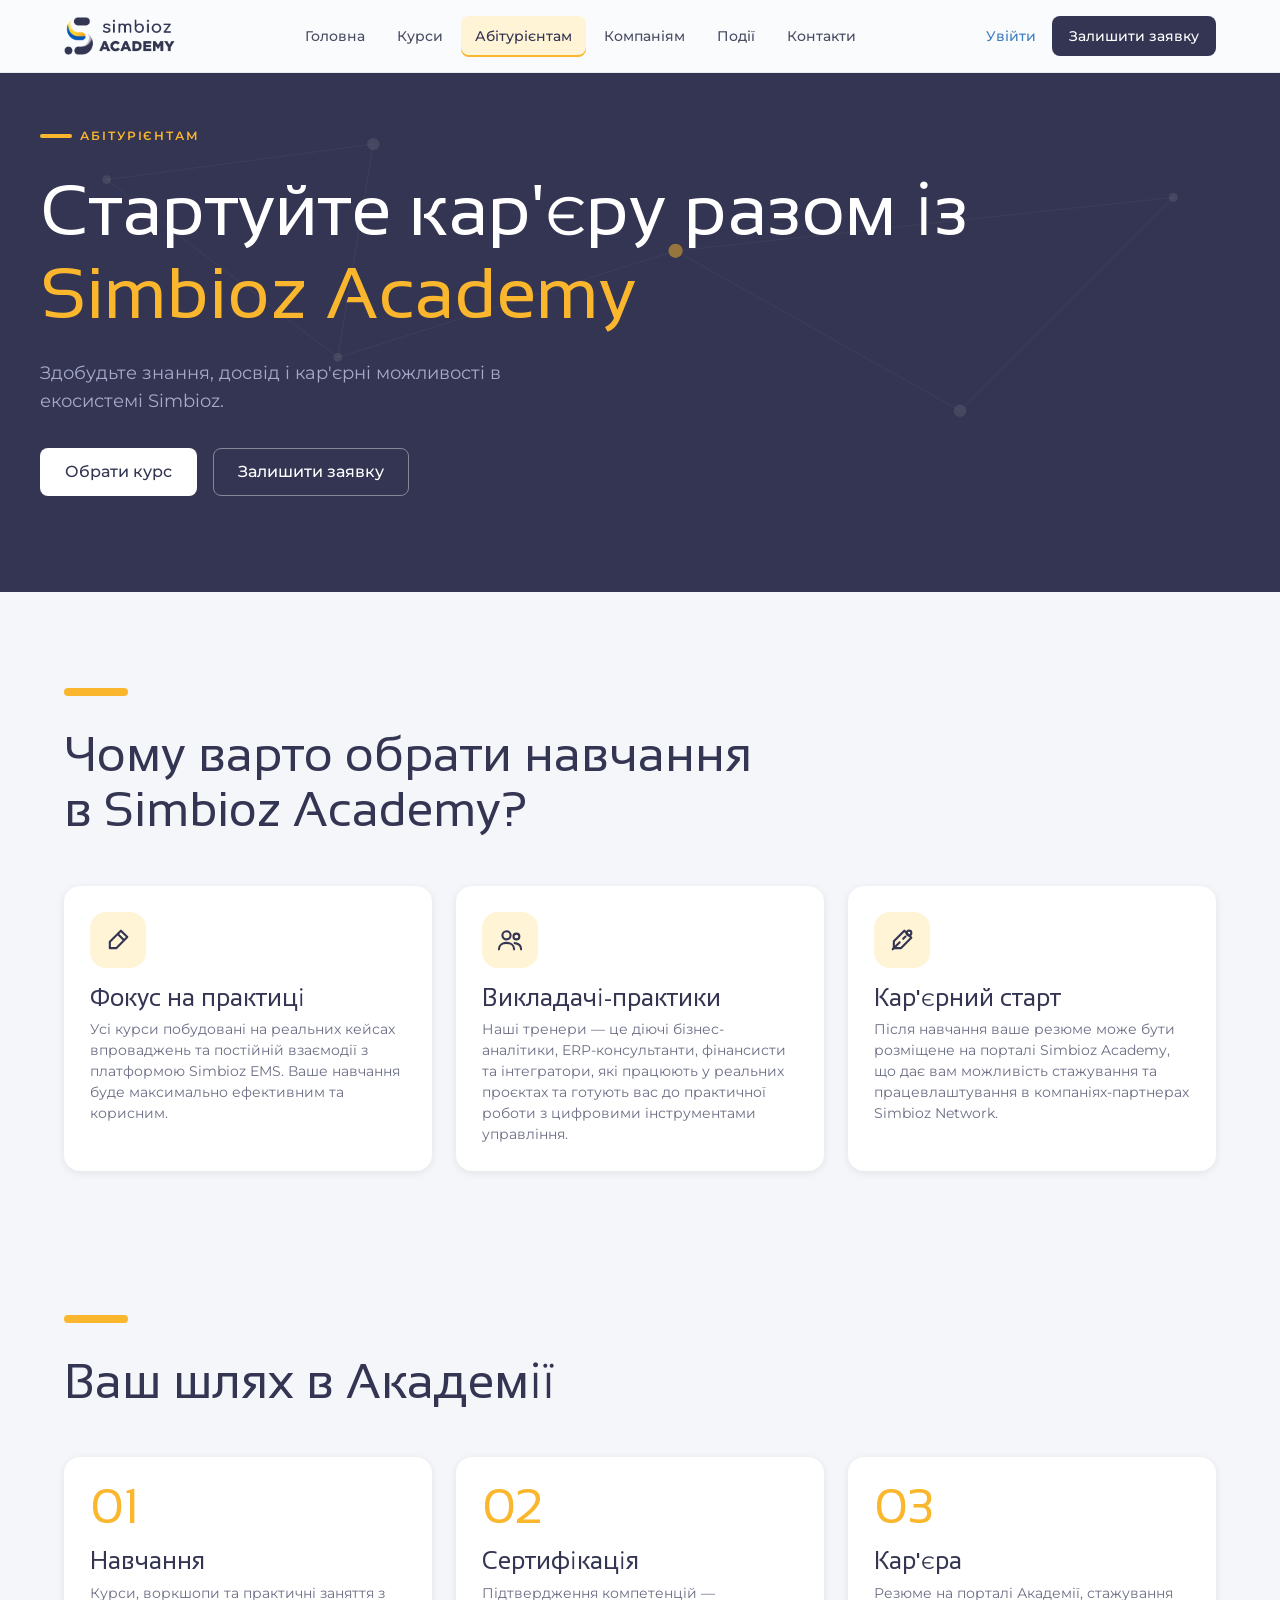
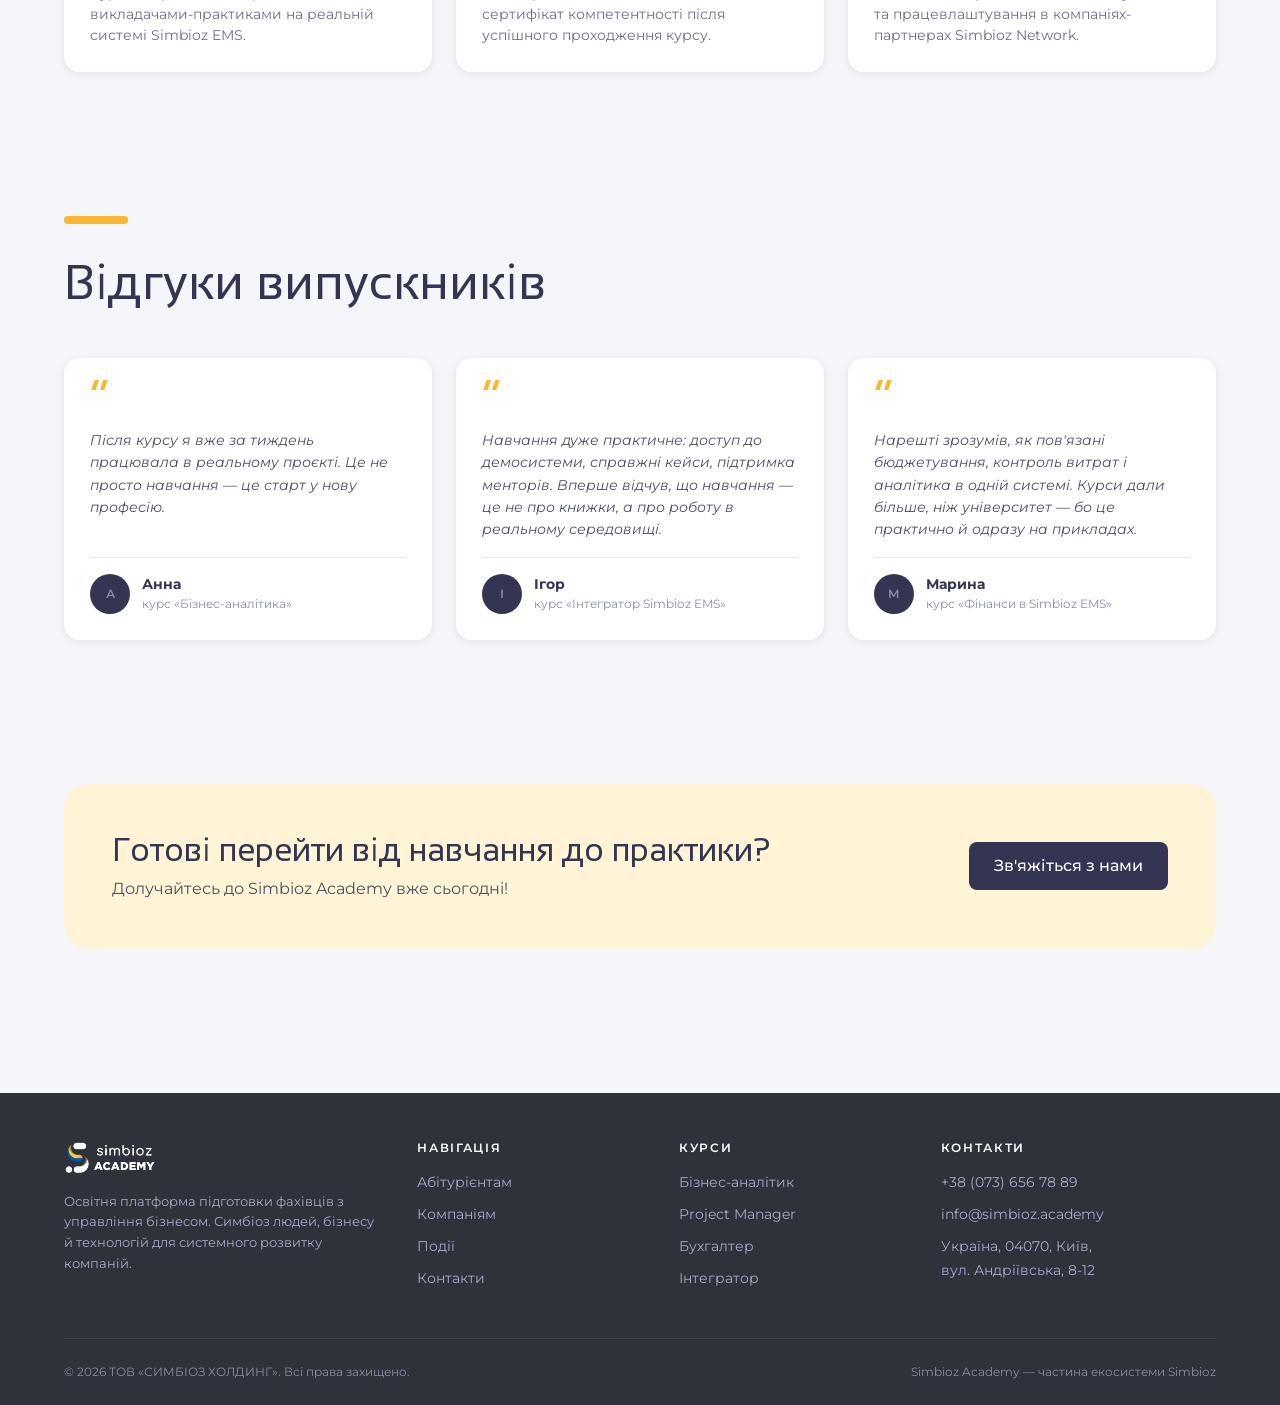
==== site/abiturient.html @ 838b15a2 "2" ====
<!DOCTYPE html>
<html lang="uk">
<head>
  <meta charset="UTF-8">
  <meta name="viewport" content="width=device-width, initial-scale=1.0">
  <title>Абітурієнтам | Simbioz Academy</title>
  <meta name="description" content="Стартуйте кар'єру разом із Simbioz Academy: практичне навчання, викладачі-практики та кар'єрні можливості в екосистемі Simbioz.">
  <link rel="icon" type="image/png" href="img/favicon.png">
  <link rel="preconnect" href="https://fonts.googleapis.com">
  <link rel="preconnect" href="https://fonts.gstatic.com" crossorigin>
  <link href="https://fonts.googleapis.com/css2?family=Sansation:wght@400;700&family=Montserrat:wght@400;500;600&display=swap" rel="stylesheet">
  <link rel="stylesheet" href="css/style.css">
</head>
<body>

<header class="header">
  <div class="container header__inner">
    <a class="logo" href="index.html" aria-label="Simbioz Academy — головна">
      <img class="logo__img" src="img/logo_S_Academy.png" alt="Simbioz Academy">
    </a>
    <nav class="nav" aria-label="Основна навігація">
      <a href="index.html">Головна</a>
      <a href="courses.html">Курси</a>
      <a href="abiturient.html" class="is-active">Абітурієнтам</a>
      <a href="company.html">Компаніям</a>
      <a href="events.html">Події</a>
      <a href="contacts.html">Контакти</a>
    </nav>
    <div class="header__actions">
      <a class="header__login" href="https://simbioz.academy/web/login">Увійти</a>
      <a class="btn btn--primary btn--md" href="contacts.html#form">Залишити заявку</a>
      <button class="burger" aria-label="Меню" aria-expanded="false">
        <svg viewBox="0 0 24 24" fill="none" stroke-width="2" stroke-linecap="round"><path d="M4 7h16M4 12h16M4 17h16"/></svg>
      </button>
    </div>
  </div>
</header>

<main>

  <!-- HERO -->
  <section class="hero hero--compact">
    <svg class="hero__bg" viewBox="0 0 1440 600" preserveAspectRatio="xMidYMid slice" aria-hidden="true">
      <g stroke="rgba(255,255,255,0.10)" stroke-width="1">
        <line x1="120" y1="120" x2="420" y2="80"/><line x1="420" y1="80" x2="380" y2="320"/>
        <line x1="120" y1="120" x2="380" y2="320"/><line x1="380" y1="320" x2="760" y2="200"/>
        <line x1="760" y1="200" x2="1080" y2="380"/><line x1="1080" y1="380" x2="1320" y2="140"/>
        <line x1="760" y1="200" x2="1320" y2="140"/>
      </g>
      <g fill="rgba(255,255,255,0.18)">
        <circle cx="120" cy="120" r="5"/><circle cx="420" cy="80" r="7"/><circle cx="380" cy="320" r="5"/>
        <circle cx="1080" cy="380" r="7"/><circle cx="1320" cy="140" r="5"/>
      </g>
      <circle cx="760" cy="200" r="8" fill="#FAB62C"/>
    </svg>
    <div class="container hero__inner">
      <div>
        <span class="hero__kicker">Абітурієнтам</span>
        <h1 class="h1">Стартуйте кар'єру разом із <em>Simbioz Academy</em></h1>
        <p class="hero__text">Здобудьте знання, досвід і кар'єрні можливості в екосистемі Simbioz.</p>
        <div class="hero__cta">
          <a class="btn btn--light" href="courses.html">Обрати курс</a>
          <a class="btn btn--ghost" href="contacts.html#form">Залишити заявку</a>
        </div>
      </div>
    </div>
  </section>

  <!-- WHY -->
  <section class="section">
    <div class="container">
      <div class="section-head reveal">
        <span class="accent-line"></span>
        <h2 class="h2">Чому варто обрати навчання в Simbioz Academy?</h2>
      </div>
      <div class="grid grid-3">
        <article class="card reveal">
          <div class="card__icon"><svg viewBox="0 0 24 24" fill="none" stroke-width="1.8" stroke-linecap="round" stroke-linejoin="round"><path d="M14.5 4l5.5 5.5-9.5 9.5H5v-5.5z"/><path d="M12 7l5 5"/></svg></div>
          <h3 class="h4">Фокус на практиці</h3>
          <p>Усі курси побудовані на реальних кейсах впроваджень та постійній взаємодії з платформою Simbioz EMS. Ваше навчання буде максимально ефективним та корисним.</p>
        </article>
        <article class="card reveal">
          <div class="card__icon"><svg viewBox="0 0 24 24" fill="none" stroke-width="1.8" stroke-linecap="round" stroke-linejoin="round"><circle cx="9" cy="8" r="3.5"/><path d="M2.5 20c0-3.5 3-5.5 6.5-5.5s6.5 2 6.5 5.5"/><circle cx="17.5" cy="9" r="2.5"/><path d="M16 14.7c2.9 0.3 5.5 2 5.5 5.3"/></svg></div>
          <h3 class="h4">Викладачі-практики</h3>
          <p>Наші тренери — це діючі бізнес-аналітики, ERP-консультанти, фінансисти та інтегратори, які працюють у реальних проєктах та готують вас до практичної роботи з цифровими інструментами управління.</p>
        </article>
        <article class="card reveal">
          <div class="card__icon"><svg viewBox="0 0 24 24" fill="none" stroke-width="1.8" stroke-linecap="round" stroke-linejoin="round"><path d="M4 20l6-6"/><path d="M14 4l6 6-9 9H5v-6z"/><path d="M15 9l-2 2"/><circle cx="18" cy="6" r="2"/></svg></div>
          <h3 class="h4">Кар'єрний старт</h3>
          <p>Після навчання ваше резюме може бути розміщене на порталі Simbioz Academy, що дає вам можливість стажування та працевлаштування в компаніях-партнерах Simbioz Network.</p>
        </article>
      </div>
    </div>
  </section>

  <!-- PATH -->
  <section class="section section--tight">
    <div class="container">
      <div class="section-head reveal">
        <span class="accent-line"></span>
        <h2 class="h2">Ваш шлях в Академії</h2>
      </div>
      <div class="grid grid-3">
        <article class="card step reveal">
          <div class="step__num">01</div>
          <h3 class="h4">Навчання</h3>
          <p>Курси, воркшопи та практичні заняття з викладачами-практиками на реальній системі Simbioz EMS.</p>
        </article>
        <article class="card step reveal">
          <div class="step__num">02</div>
          <h3 class="h4">Сертифікація</h3>
          <p>Підтвердження компетенцій — сертифікат компетентності після успішного проходження курсу.</p>
        </article>
        <article class="card step reveal">
          <div class="step__num">03</div>
          <h3 class="h4">Кар'єра</h3>
          <p>Резюме на порталі Академії, стажування та працевлаштування в компаніях-партнерах Simbioz Network.</p>
        </article>
      </div>
    </div>
  </section>

  <!-- TESTIMONIALS -->
  <section class="section">
    <div class="container">
      <div class="section-head reveal">
        <span class="accent-line"></span>
        <h2 class="h2">Відгуки випускників</h2>
      </div>
      <div class="grid grid-3">
        <article class="card quote-card reveal">
          <span class="quote-card__mark">“</span>
          <blockquote>Після курсу я вже за тиждень працювала в реальному проєкті. Це не просто навчання — це старт у нову професію.</blockquote>
          <div class="quote-card__person">
            <span class="avatar">А</span>
            <span><b>Анна</b><span>курс «Бізнес-аналітика»</span></span>
          </div>
        </article>
        <article class="card quote-card reveal">
          <span class="quote-card__mark">“</span>
          <blockquote>Навчання дуже практичне: доступ до демосистеми, справжні кейси, підтримка менторів. Вперше відчув, що навчання — це не про книжки, а про роботу в реальному середовищі.</blockquote>
          <div class="quote-card__person">
            <span class="avatar">І</span>
            <span><b>Ігор</b><span>курс «Інтегратор Simbioz EMS»</span></span>
          </div>
        </article>
        <article class="card quote-card reveal">
          <span class="quote-card__mark">“</span>
          <blockquote>Нарешті зрозумів, як пов'язані бюджетування, контроль витрат і аналітика в одній системі. Курси дали більше, ніж університет — бо це практично й одразу на прикладах.</blockquote>
          <div class="quote-card__person">
            <span class="avatar">М</span>
            <span><b>Марина</b><span>курс «Фінанси в Simbioz EMS»</span></span>
          </div>
        </article>
      </div>
    </div>
  </section>

  <!-- CTA -->
  <section class="section section--tight">
    <div class="container">
      <div class="band reveal">
        <div>
          <h2 class="h3">Готові перейти від навчання до практики?</h2>
          <p>Долучайтесь до Simbioz Academy вже сьогодні!</p>
        </div>
        <a class="btn btn--primary" href="contacts.html#form">Зв'яжіться з нами</a>
      </div>
    </div>
  </section>

</main>

<footer class="footer">
  <div class="container">
    <div class="footer__grid">
      <div>
        <a class="logo" href="index.html" aria-label="Simbioz Academy — головна">
          <img class="logo__img" src="img/logo_footer.png" alt="Simbioz">
        </a>
        <p>Освітня платформа підготовки фахівців з управління бізнесом. Симбіоз людей, бізнесу й технологій для системного розвитку компаній.</p>
      </div>
      <div>
        <h5>Навігація</h5>
        <ul>
          <li><a href="abiturient.html">Абітурієнтам</a></li>
          <li><a href="company.html">Компаніям</a></li>
          <li><a href="events.html">Події</a></li>
          <li><a href="contacts.html">Контакти</a></li>
        </ul>
      </div>
      <div>
        <h5>Курси</h5>
        <ul>
          <li><a href="courses.html">Бізнес-аналітик</a></li>
          <li><a href="courses.html">Project Manager</a></li>
          <li><a href="courses.html">Бухгалтер</a></li>
          <li><a href="courses.html">Інтегратор</a></li>
        </ul>
      </div>
      <div>
        <h5>Контакти</h5>
        <ul>
          <li><a href="tel:+380736567889">+38 (073) 656 78 89</a></li>
          <li><a href="mailto:info@simbioz.academy">info@simbioz.academy</a></li>
          <li><span style="font-size:14px;">Україна, 04070, Київ,<br>вул. Андріївська, 8-12</span></li>
        </ul>
      </div>
    </div>
    <div class="footer__bottom">
      <span>© 2026 ТОВ «СИМБІОЗ ХОЛДИНГ». Всі права захищено.</span>
      <span>Simbioz Academy — частина екосистеми Simbioz</span>
    </div>
  </div>
</footer>

<script src="js/main.js"></script>
</body>
</html>
---- site/css/style.css ----
/* ============================================================
   SIMBIOZ ACADEMY — Design tokens per SIMBIOZ_UI_KIT.md
   ============================================================ */
:root {
  /* Primary palette */
  --brand-yellow: #FAB62C;
  --brand-navy: #333552;
  --graphite: #2F323A;

  /* Accent palette */
  --blue: #3F7FBF;
  --orange: #F47E2A;
  --orange-deep: #D9651F;
  --cream: #FFF4D6;

  /* Grayscale neutrals */
  --void: #333552;
  --midnight: #4B4E63;
  --twilight: #6B6E85;
  --dusk: #898CA8;
  --steel: #A7AACA;
  --slate: #C5C7DB;
  --stone: #DCDFE9;
  --haze: #E9EBF3;
  --cloud: #F5F6FA;
  --mist: #FAFBFD;

  /* Semantic */
  --success: #4CAF50;
  --warning: #FF9800;
  --error: #F44336;
  --info: #2196F3;

  /* Badge colors */
  --badge-green: #66BB6A;
  --badge-purple: #BA68C8;
  --badge-orange: #FFB74D;
  --badge-sky: #4FC3F7;

  /* Spacing — 8px grid */
  --sp-xs: 4px;
  --sp-sm: 8px;
  --sp-md: 16px;
  --sp-lg: 24px;
  --sp-xl: 32px;
  --sp-2xl: 48px;
  --sp-3xl: 96px;

  /* Radius */
  --r-sm: 8px;
  --r-md: 16px;
  --r-lg: 24px;
  --r-pill: 28px;

  --shadow: 0 2px 8px rgba(0, 0, 0, 0.08);
  --shadow-hover: 0 8px 24px rgba(51, 53, 82, 0.14);

  --font-head: "Sansation", "Montserrat", sans-serif;
  --font-body: "Montserrat", sans-serif;

  --container: 1200px;
}

/* ---------- Reset ---------- */
*, *::before, *::after { box-sizing: border-box; margin: 0; padding: 0; }
html { scroll-behavior: smooth; }
body {
  font-family: var(--font-body);
  font-size: 16px;
  line-height: 1.5;
  color: var(--void);
  background: var(--cloud);
  -webkit-font-smoothing: antialiased;
}
img, svg { display: block; max-width: 100%; }
a { color: var(--blue); text-decoration: none; }
a:hover { color: var(--orange-deep); }
ul { list-style: none; }
button { font-family: inherit; cursor: pointer; }

/* ---------- Typography ---------- */
h1, h2, h3, h4, h5 { font-family: var(--font-head); font-weight: 400; line-height: 1.15; color: var(--void); }
.h1 { font-size: clamp(40px, 6vw, 72px); }
.h2 { font-size: clamp(32px, 4.5vw, 48px); }
.h3 { font-size: clamp(24px, 3vw, 32px); }
.h4 { font-size: 24px; }
.h5 { font-size: 16px; }
.lead { font-size: 18px; line-height: 1.6; color: var(--midnight); }
.text-secondary { color: var(--twilight); }
.caption { font-size: 12px; line-height: 1.4; color: var(--dusk); }

.accent-line {
  display: inline-block;
  width: 64px; height: 8px;
  border-radius: 4px;
  background: var(--brand-yellow);
  margin-bottom: var(--sp-lg);
}

/* ---------- Layout ---------- */
.container { max-width: var(--container); margin: 0 auto; padding: 0 var(--sp-lg); }
.section { padding: var(--sp-3xl) 0; }
.section--tight { padding: var(--sp-2xl) 0; }
.section-head { max-width: 720px; margin-bottom: var(--sp-2xl); }
.section-head .h2 { margin-bottom: var(--sp-md); }

.grid { display: grid; gap: var(--sp-lg); }
.grid-2 { grid-template-columns: repeat(2, 1fr); }
.grid-3 { grid-template-columns: repeat(3, 1fr); }
.grid-4 { grid-template-columns: repeat(4, 1fr); }
@media (max-width: 960px) {
  .grid-3, .grid-4 { grid-template-columns: repeat(2, 1fr); }
}
@media (max-width: 640px) {
  .grid-2, .grid-3, .grid-4 { grid-template-columns: 1fr; }
  .section { padding: var(--sp-2xl) 0; }
}

/* ---------- Buttons ---------- */
.btn {
  display: inline-flex; align-items: center; justify-content: center;
  gap: var(--sp-sm);
  height: 48px; padding: 0 var(--sp-lg);
  border-radius: var(--r-sm);
  font-family: var(--font-body); font-size: 16px; font-weight: 500;
  border: 1px solid transparent;
  transition: background 0.2s, color 0.2s, border-color 0.2s, transform 0.15s;
  white-space: nowrap;
}
.btn:active { transform: translateY(1px); }
.btn--md { height: 40px; padding: 0 var(--sp-md); font-size: 14px; }
.btn--sm { height: 32px; padding: 0 12px; font-size: 12px; }

.btn--primary { background: var(--brand-navy); color: #fff; }
.btn--primary:hover { background: var(--graphite); color: #fff; }

.btn--secondary { background: #fff; color: var(--brand-navy); border-color: var(--slate); }
.btn--secondary:hover { border-color: var(--orange); color: var(--brand-navy); }

.btn--tertiary { background: transparent; color: var(--blue); padding: 0 var(--sp-sm); }
.btn--tertiary:hover { color: var(--orange-deep); }

/* on dark backgrounds */
.btn--light { background: #fff; color: var(--brand-navy); }
.btn--light:hover { background: var(--cream); color: var(--brand-navy); }
.btn--ghost { background: transparent; color: #fff; border-color: rgba(255, 255, 255, 0.4); }
.btn--ghost:hover { border-color: var(--brand-yellow); color: var(--brand-yellow); }

/* ---------- Header ---------- */
.header {
  position: sticky; top: 0; z-index: 100;
  background: rgba(250, 251, 253, 0.92);
  backdrop-filter: blur(12px);
  border-bottom: 1px solid var(--haze);
}
.header__inner {
  display: flex; align-items: center; justify-content: space-between;
  height: 72px; gap: var(--sp-lg);
}
.logo { display: flex; align-items: center; gap: 10px; color: var(--void); }
.logo:hover { color: var(--void); }
.logo__img { display: block; height: 38px; width: auto; flex: none; }
.logo__sub { font-family: var(--font-body); font-size: 11px; font-weight: 600; letter-spacing: 0.18em; text-transform: uppercase; color: var(--twilight); }

.nav { display: flex; align-items: center; gap: var(--sp-xs); }
.nav a {
  padding: 10px 14px; border-radius: var(--r-sm);
  font-size: 14px; font-weight: 500; color: var(--midnight);
}
.nav a:hover { background: var(--cream); color: var(--void); }
.nav a.is-active { background: var(--cream); color: var(--void); box-shadow: inset 0 -2px 0 var(--brand-yellow); }

.header__actions { display: flex; align-items: center; gap: var(--sp-md); }
.header__login { font-size: 14px; font-weight: 500; }

.burger {
  display: none; background: none; border: 0;
  width: 44px; height: 44px; border-radius: var(--r-sm);
  align-items: center; justify-content: center;
}
.burger svg { width: 24px; height: 24px; stroke: var(--void); }
.burger:hover { background: var(--haze); }

@media (max-width: 1020px) {
  .nav {
    display: none;
    position: absolute; top: 72px; left: 0; right: 0;
    flex-direction: column; align-items: stretch;
    background: var(--mist); border-bottom: 1px solid var(--haze);
    padding: var(--sp-md) var(--sp-lg) var(--sp-lg);
    box-shadow: var(--shadow);
  }
  .nav.is-open { display: flex; }
  .header__login { display: none; }
  .burger { display: inline-flex; }
}
@media (max-width: 640px) {
  .header__actions .btn { display: none; }
}

/* ---------- Hero (dark) ---------- */
.hero {
  position: relative;
  background: var(--brand-navy);
  color: #fff;
  overflow: hidden;
}
.hero__bg { position: absolute; inset: 0; opacity: 0.5; pointer-events: none; }
.hero__inner {
  position: relative;
  display: grid; grid-template-columns: 1.1fr 0.9fr;
  gap: var(--sp-2xl); align-items: center;
  padding: var(--sp-3xl) 0;
}
.hero--compact .hero__inner { grid-template-columns: 1fr; padding: var(--sp-2xl) 0 var(--sp-3xl); }
.hero__kicker {
  display: inline-flex; align-items: center; gap: var(--sp-sm);
  font-size: 12px; font-weight: 600; letter-spacing: 0.16em; text-transform: uppercase;
  color: var(--brand-yellow);
  margin-bottom: var(--sp-lg);
}
.hero__kicker::before { content: ""; width: 32px; height: 4px; border-radius: 2px; background: var(--brand-yellow); }
.hero h1 { color: #fff; margin-bottom: var(--sp-lg); }
.hero h1 em { font-style: normal; color: var(--brand-yellow); }
.hero__text { font-size: 18px; line-height: 1.6; color: var(--steel); max-width: 560px; margin-bottom: var(--sp-xl); }
.hero__cta { display: flex; flex-wrap: wrap; gap: var(--sp-md); }
.hero__art { position: relative; }
@media (max-width: 960px) {
  .hero__inner { grid-template-columns: 1fr; }
  .hero__art { display: none; }
}

/* ---------- Cards ---------- */
.card {
  background: #fff;
  border-radius: var(--r-md);
  padding: var(--sp-lg);
  box-shadow: var(--shadow);
  border: 2px solid transparent;
  transition: border-color 0.2s, box-shadow 0.2s, transform 0.2s;
}
.card:hover { border-color: var(--orange); box-shadow: var(--shadow-hover); transform: translateY(-2px); }
.card__icon {
  width: 56px; height: 56px; border-radius: var(--r-md);
  background: var(--cream);
  display: flex; align-items: center; justify-content: center;
  margin-bottom: var(--sp-md);
}
.card__icon svg { width: 28px; height: 28px; stroke: var(--brand-navy); }
.card .h4 { margin-bottom: var(--sp-sm); }
.card p { font-size: 14px; line-height: 1.5; color: var(--twilight); }

/* ---------- Badges ---------- */
.badge {
  display: inline-block;
  padding: 6px 12px;
  border-radius: var(--r-sm);
  font-size: 12px; font-weight: 500;
  color: var(--graphite);
}
.badge--green { background: var(--badge-green); color: #fff; }
.badge--purple { background: var(--badge-purple); color: #fff; }
.badge--orange { background: var(--badge-orange); }
.badge--sky { background: var(--badge-sky); }
.badge--cream { background: var(--cream); }

/* ---------- Steps (Як це працює) ---------- */
.step { position: relative; }
.step__num {
  font-family: var(--font-head);
  font-size: 48px; line-height: 1;
  color: var(--brand-yellow);
  margin-bottom: var(--sp-md);
}
.step .h4 { margin-bottom: var(--sp-sm); }
.step p { font-size: 14px; color: var(--twilight); }

/* ---------- Levels ---------- */
.level-card { display: flex; flex-direction: column; gap: var(--sp-md); }
.level-card__top { display: flex; align-items: center; justify-content: space-between; gap: var(--sp-sm); }
.level-card p { flex: 1; }
.progress {
  height: 8px; border-radius: 4px;
  background: var(--haze);
  overflow: hidden;
}
.progress__fill {
  height: 100%; border-radius: 4px;
  background: var(--brand-yellow);
  transition: width 0.6s ease;
}

/* ---------- Course cards ---------- */
.course-card { display: flex; flex-direction: column; gap: var(--sp-md); }
.course-card__head { display: flex; align-items: flex-start; justify-content: space-between; gap: var(--sp-sm); }
.course-card .h4 { margin-bottom: 0; }
.course-card p { flex: 1; }
.course-card__meta {
  display: flex; flex-wrap: wrap; gap: var(--sp-sm);
  padding-top: var(--sp-md);
  border-top: 1px solid var(--haze);
  font-size: 12px; color: var(--dusk);
}
.course-card__actions { display: flex; gap: var(--sp-md); align-items: center; }

/* ---------- Filter tabs ---------- */
.tabs { display: flex; flex-wrap: wrap; gap: var(--sp-sm); margin-bottom: var(--sp-xl); }
.tab {
  height: 40px; padding: 0 var(--sp-md);
  border: 1px solid var(--slate); border-radius: var(--r-sm);
  background: #fff; color: var(--twilight);
  font-size: 14px;
}
.tab:hover { border-color: var(--blue); color: var(--blue); }
.tab.is-active { background: var(--blue); border-color: var(--blue); color: #fff; font-weight: 500; }

/* ---------- Testimonials ---------- */
.quote-card { display: flex; flex-direction: column; gap: var(--sp-md); }
.quote-card__mark { font-family: var(--font-head); font-size: 48px; line-height: 0.6; color: var(--brand-yellow); }
.quote-card blockquote { font-size: 14px; line-height: 1.6; color: var(--midnight); font-style: italic; flex: 1; }
.quote-card__person { display: flex; align-items: center; gap: 12px; padding-top: var(--sp-md); border-top: 1px solid var(--haze); }
.avatar {
  width: 40px; height: 40px; border-radius: 50%;
  background: var(--brand-navy); color: #fff;
  display: flex; align-items: center; justify-content: center;
  font-size: 14px; font-weight: 600; flex: none;
}
.avatar--lg { width: 96px; height: 96px; font-size: 28px; }
.quote-card__person b { display: block; font-size: 14px; color: var(--void); }
.quote-card__person span { font-size: 12px; color: var(--dusk); }

/* ---------- Team ---------- */
.team-card { text-align: center; display: flex; flex-direction: column; align-items: center; gap: var(--sp-md); }
.team-card .avatar--lg { background: var(--haze); color: var(--dusk); }
.team-card b { font-family: var(--font-head); font-size: 16px; font-weight: 400; }
.team-card .role { font-size: 12px; color: var(--blue); font-weight: 500; }
.team-card p { font-size: 13px; color: var(--twilight); }

/* ---------- Cream band ---------- */
.band {
  background: var(--cream);
  border-radius: var(--r-lg);
  padding: var(--sp-2xl);
  display: flex; align-items: center; justify-content: space-between;
  gap: var(--sp-xl); flex-wrap: wrap;
}
.band .h3 { margin-bottom: var(--sp-sm); }
.band p { color: var(--midnight); }

/* ---------- Feature list ---------- */
.check-list { display: flex; flex-direction: column; gap: 12px; }
.check-list li { display: flex; gap: 12px; font-size: 14px; color: var(--midnight); }
.check-list li::before {
  content: "";
  flex: none; width: 20px; height: 20px; margin-top: 1px;
  border-radius: 50%;
  background: var(--cream) url("data:image/svg+xml,%3Csvg xmlns='http://www.w3.org/2000/svg' viewBox='0 0 24 24' fill='none' stroke='%23D9651F' stroke-width='3' stroke-linecap='round' stroke-linejoin='round'%3E%3Cpath d='M5 13l4 4L19 7'/%3E%3C/svg%3E") center / 12px no-repeat;
}

/* ---------- Partners ---------- */
.partners { display: flex; flex-wrap: wrap; gap: var(--sp-md); }
.partner {
  flex: 1 1 200px;
  background: #fff; border-radius: var(--r-md);
  border: 1px solid var(--haze);
  padding: var(--sp-lg);
  display: flex; flex-direction: column; gap: var(--sp-xs);
  transition: border-color 0.2s;
}
.partner:hover { border-color: var(--orange); }
.partner b { font-family: var(--font-head); font-size: 18px; font-weight: 400; }
.partner span { font-size: 12px; color: var(--dusk); }

/* ---------- CTA section ---------- */
.cta {
  background: var(--brand-navy);
  border-radius: var(--r-lg);
  padding: var(--sp-2xl);
  color: #fff;
  display: grid; grid-template-columns: 1fr 1fr;
  gap: var(--sp-2xl);
  position: relative; overflow: hidden;
}
.cta .h2, .cta .h3 { color: #fff; margin-bottom: var(--sp-md); }
.cta p { color: var(--steel); }
@media (max-width: 960px) { .cta { grid-template-columns: 1fr; } }

/* ---------- Forms ---------- */
.form { display: flex; flex-direction: column; gap: var(--sp-md); }
.form__row { display: grid; grid-template-columns: 1fr 1fr; gap: var(--sp-md); }
@media (max-width: 640px) { .form__row { grid-template-columns: 1fr; } }
.field label { display: block; font-size: 12px; font-weight: 500; margin-bottom: var(--sp-xs); }
.field input, .field select, .field textarea {
  width: 100%;
  height: 48px; padding: 0 var(--sp-md);
  border: 1px solid var(--slate); border-radius: var(--r-sm);
  background: #fff; color: var(--void);
  font-family: var(--font-body); font-size: 14px;
  transition: border-color 0.2s, box-shadow 0.2s;
}
.field textarea { height: auto; min-height: 112px; padding: 12px var(--sp-md); resize: vertical; }
.field input::placeholder, .field textarea::placeholder { color: var(--dusk); }
.field input:focus, .field select:focus, .field textarea:focus {
  outline: none; border-color: var(--blue);
  box-shadow: 0 0 0 3px rgba(63, 127, 191, 0.15);
}
.form__note { font-size: 12px; color: var(--dusk); }
.cta .field label { color: var(--steel); }
.cta .form__note { color: var(--steel); }

.form-success {
  display: none;
  align-items: flex-start; gap: 12px;
  background: rgba(76, 175, 80, 0.12);
  border: 1px solid var(--success);
  border-radius: var(--r-sm);
  padding: var(--sp-md);
  font-size: 14px;
}
.form-success.is-visible { display: flex; }
.form-success b { color: var(--success); }

/* ---------- Empty state ---------- */
.empty {
  background: #fff; border-radius: var(--r-lg);
  border: 1px dashed var(--slate);
  padding: var(--sp-3xl) var(--sp-lg);
  text-align: center;
  display: flex; flex-direction: column; align-items: center; gap: var(--sp-md);
}
.empty svg { width: 56px; height: 56px; stroke: var(--steel); }

/* ---------- Contact info ---------- */
.contact-info { display: flex; flex-direction: column; gap: var(--sp-lg); }
.contact-info__item { display: flex; gap: var(--sp-md); align-items: flex-start; }
.contact-info__item svg { width: 24px; height: 24px; stroke: var(--brand-yellow); flex: none; margin-top: 2px; }
.contact-info__item b { display: block; font-size: 12px; text-transform: uppercase; letter-spacing: 0.1em; color: var(--steel); margin-bottom: 2px; }
.contact-info__item a, .contact-info__item span { color: #fff; font-size: 15px; }
.contact-info__item a:hover { color: var(--brand-yellow); }

/* ---------- Footer ---------- */
.footer { background: var(--graphite); color: var(--steel); margin-top: var(--sp-3xl); }
.footer__grid {
  display: grid; grid-template-columns: 1.4fr 1fr 1fr 1.2fr;
  gap: var(--sp-xl);
  padding: var(--sp-2xl) 0;
}
@media (max-width: 960px) { .footer__grid { grid-template-columns: 1fr 1fr; } }
@media (max-width: 640px) { .footer__grid { grid-template-columns: 1fr; } }
.footer .logo { color: #fff; margin-bottom: var(--sp-md); }
.footer .logo__img { height: 34px; }
.footer .logo__sub { color: var(--steel); }
.footer p { font-size: 13px; line-height: 1.6; }
.footer h5 { color: #fff; font-family: var(--font-body); font-size: 12px; font-weight: 600; letter-spacing: 0.14em; text-transform: uppercase; margin-bottom: var(--sp-md); }
.footer ul { display: flex; flex-direction: column; gap: var(--sp-sm); }
.footer a { color: var(--steel); font-size: 14px; }
.footer a:hover { color: var(--brand-yellow); }
.footer__bottom {
  border-top: 1px solid rgba(255, 255, 255, 0.08);
  padding: var(--sp-lg) 0;
  display: flex; justify-content: space-between; flex-wrap: wrap; gap: var(--sp-sm);
  font-size: 12px; color: var(--dusk);
}

/* ---------- Reveal animation ---------- */
.reveal { opacity: 0; transform: translateY(16px); transition: opacity 0.5s ease, transform 0.5s ease; }
.reveal.is-visible { opacity: 1; transform: none; }
@media (prefers-reduced-motion: reduce) {
  .reveal { opacity: 1; transform: none; transition: none; }
  html { scroll-behavior: auto; }
}

/* ---------- Page hero (light, inner pages) ---------- */
.page-hero { padding: var(--sp-2xl) 0; }
.page-hero .h1 { font-size: clamp(36px, 5vw, 56px); margin-bottom: var(--sp-md); }
.page-hero .lead { max-width: 680px; }
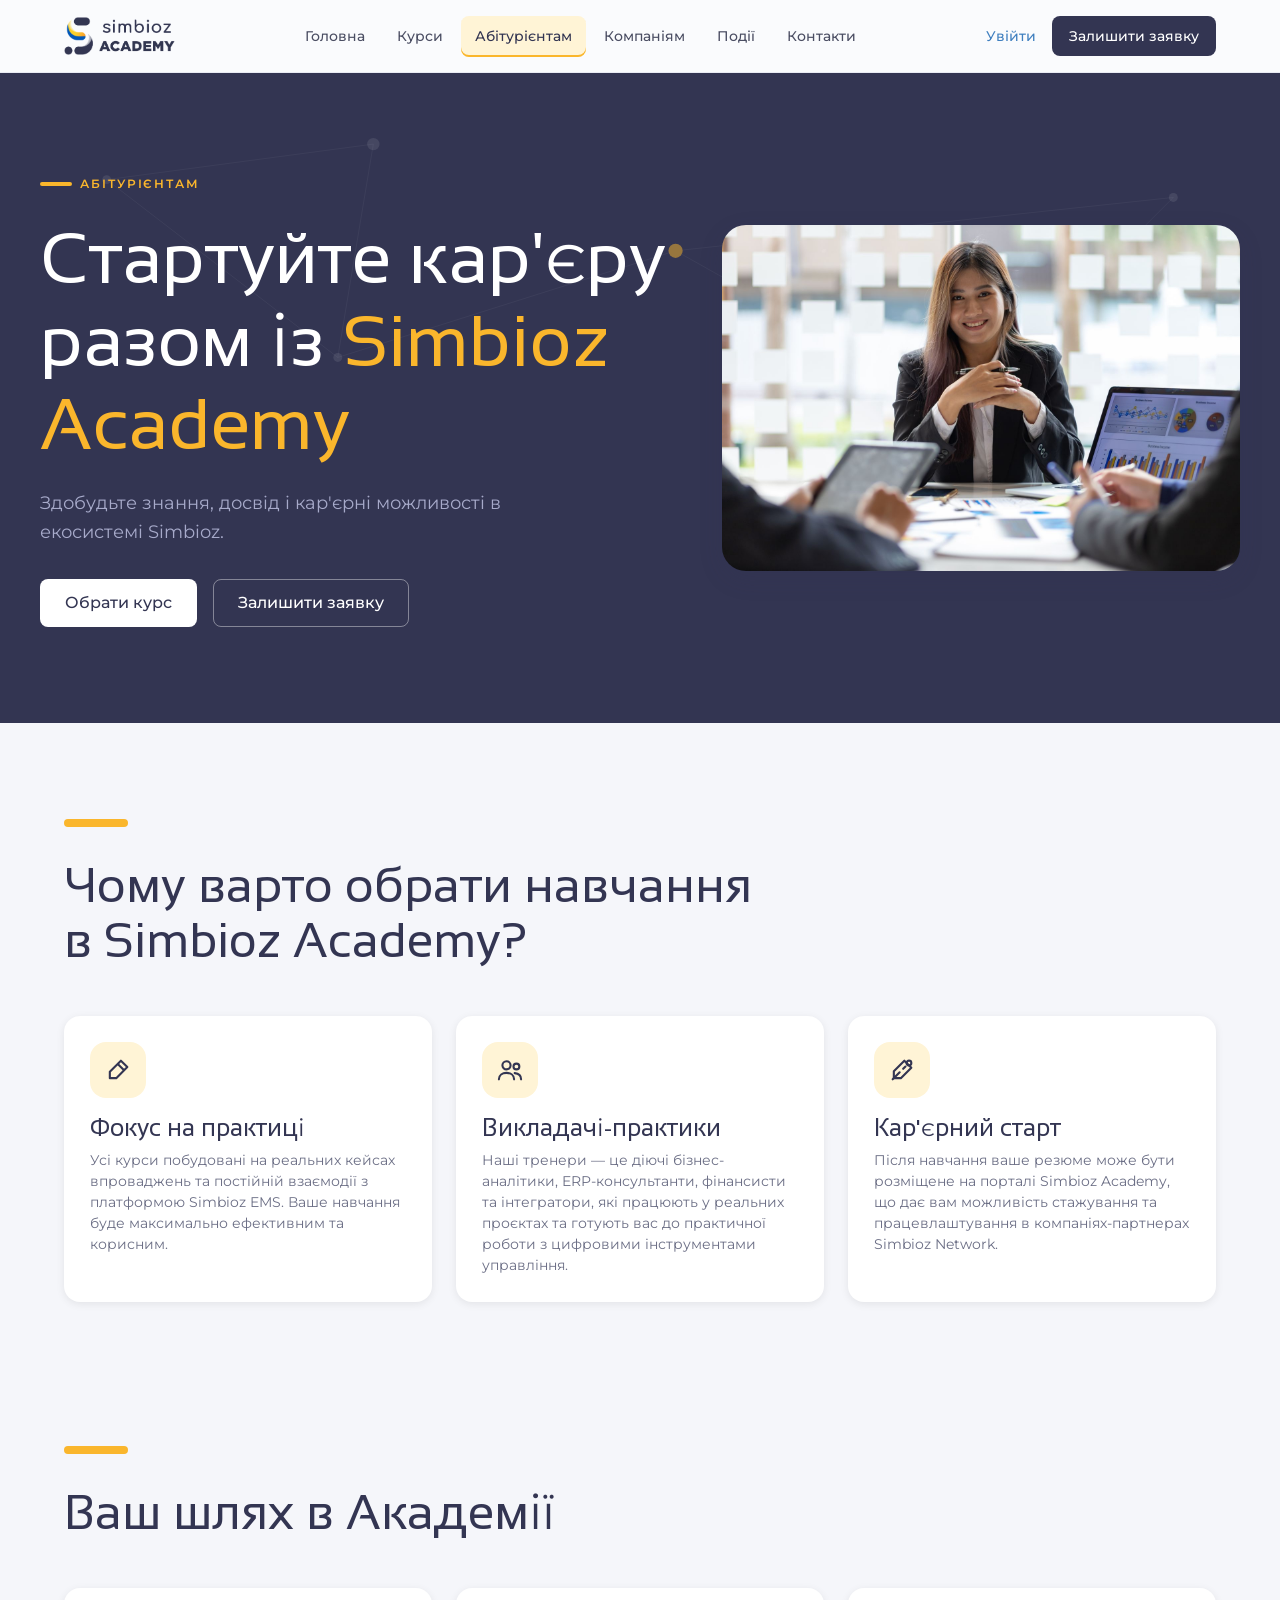
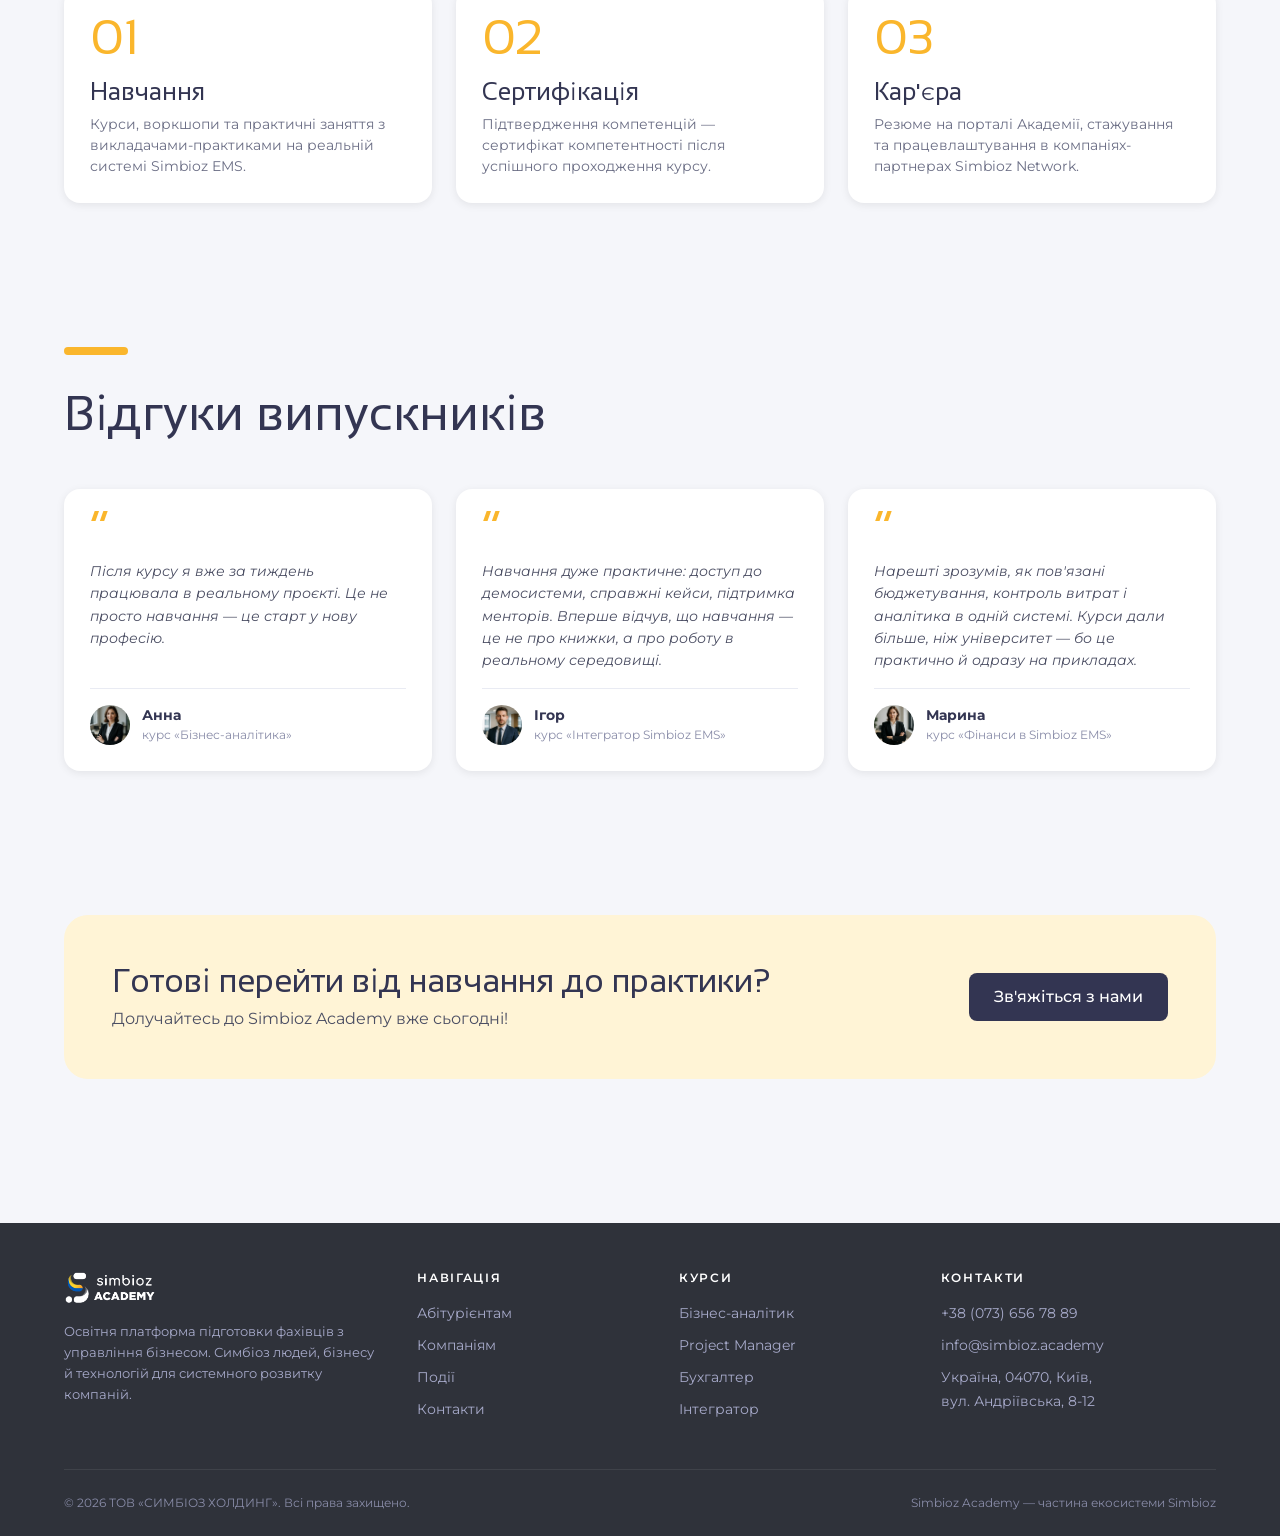
==== commit 7d027a36: "2" ====
--- a/site/abiturient.html
+++ b/site/abiturient.html
@@ -39,7 +39,7 @@
 <main>
 
   <!-- HERO -->
-  <section class="hero hero--compact">
+  <section class="hero">
     <svg class="hero__bg" viewBox="0 0 1440 600" preserveAspectRatio="xMidYMid slice" aria-hidden="true">
       <g stroke="rgba(255,255,255,0.10)" stroke-width="1">
         <line x1="120" y1="120" x2="420" y2="80"/><line x1="420" y1="80" x2="380" y2="320"/>
@@ -63,6 +63,9 @@
           <a class="btn btn--ghost" href="contacts.html#form">Залишити заявку</a>
         </div>
       </div>
+      <div class="hero__art">
+        <img class="hero__photo" src="img/business-meeting-businesswomen-meeting-discuss-st.jpg" alt="Студентка на практичному занятті з бізнес-аналітики">
+      </div>
     </div>
   </section>
 
@@ -132,7 +135,7 @@
           <span class="quote-card__mark">“</span>
           <blockquote>Після курсу я вже за тиждень працювала в реальному проєкті. Це не просто навчання — це старт у нову професію.</blockquote>
           <div class="quote-card__person">
-            <span class="avatar">А</span>
+            <span class="avatar avatar--photo"><img src="img/vidguky/g1.webp" alt="Анна"></span>
             <span><b>Анна</b><span>курс «Бізнес-аналітика»</span></span>
           </div>
         </article>
@@ -140,7 +143,7 @@
           <span class="quote-card__mark">“</span>
           <blockquote>Навчання дуже практичне: доступ до демосистеми, справжні кейси, підтримка менторів. Вперше відчув, що навчання — це не про книжки, а про роботу в реальному середовищі.</blockquote>
           <div class="quote-card__person">
-            <span class="avatar">І</span>
+            <span class="avatar avatar--photo"><img src="img/vidguky/m1.webp" alt="Ігор"></span>
             <span><b>Ігор</b><span>курс «Інтегратор Simbioz EMS»</span></span>
           </div>
         </article>
@@ -148,7 +151,7 @@
           <span class="quote-card__mark">“</span>
           <blockquote>Нарешті зрозумів, як пов'язані бюджетування, контроль витрат і аналітика в одній системі. Курси дали більше, ніж університет — бо це практично й одразу на прикладах.</blockquote>
           <div class="quote-card__person">
-            <span class="avatar">М</span>
+            <span class="avatar avatar--photo"><img src="img/vidguky/g2.webp" alt="Марина"></span>
             <span><b>Марина</b><span>курс «Фінанси в Simbioz EMS»</span></span>
           </div>
         </article>
--- a/site/css/style.css
+++ b/site/css/style.css
@@ -357,6 +357,19 @@
   background: var(--cream) url("data:image/svg+xml,%3Csvg xmlns='http://www.w3.org/2000/svg' viewBox='0 0 24 24' fill='none' stroke='%23D9651F' stroke-width='3' stroke-linecap='round' stroke-linejoin='round'%3E%3Cpath d='M5 13l4 4L19 7'/%3E%3C/svg%3E") center / 12px no-repeat;
 }
 
+/* ---------- Photos ---------- */
+.hero__photo { width: 100%; max-height: 420px; object-fit: cover; border-radius: var(--r-lg); box-shadow: var(--shadow-hover); }
+.photo-block { width: 100%; height: 100%; min-height: 280px; object-fit: cover; border-radius: var(--r-lg); box-shadow: var(--shadow); }
+.band__img { flex: 1 1 240px; max-width: 360px; height: 170px; object-fit: cover; border-radius: var(--r-md); }
+.avatar--photo { overflow: hidden; }
+.avatar--photo img { width: 100%; height: 100%; object-fit: cover; display: block; }
+.course-card__img {
+  margin: calc(var(--sp-lg) * -1) calc(var(--sp-lg) * -1) 0;
+  width: calc(100% + var(--sp-lg) * 2); max-width: none;
+  height: 180px; object-fit: cover;
+  border-radius: calc(var(--r-md) - 2px) calc(var(--r-md) - 2px) 0 0;
+}
+
 /* ---------- Partners ---------- */
 .partners { display: flex; flex-wrap: wrap; gap: var(--sp-md); }
 .partner {
@@ -368,6 +381,8 @@
   transition: border-color 0.2s;
 }
 .partner:hover { border-color: var(--orange); }
+.partner__logo { height: 56px; display: flex; align-items: center; margin-bottom: var(--sp-xs); }
+.partner__logo img { max-height: 56px; max-width: 150px; object-fit: contain; border-radius: 6px; }
 .partner b { font-family: var(--font-head); font-size: 18px; font-weight: 400; }
 .partner span { font-size: 12px; color: var(--dusk); }
 
